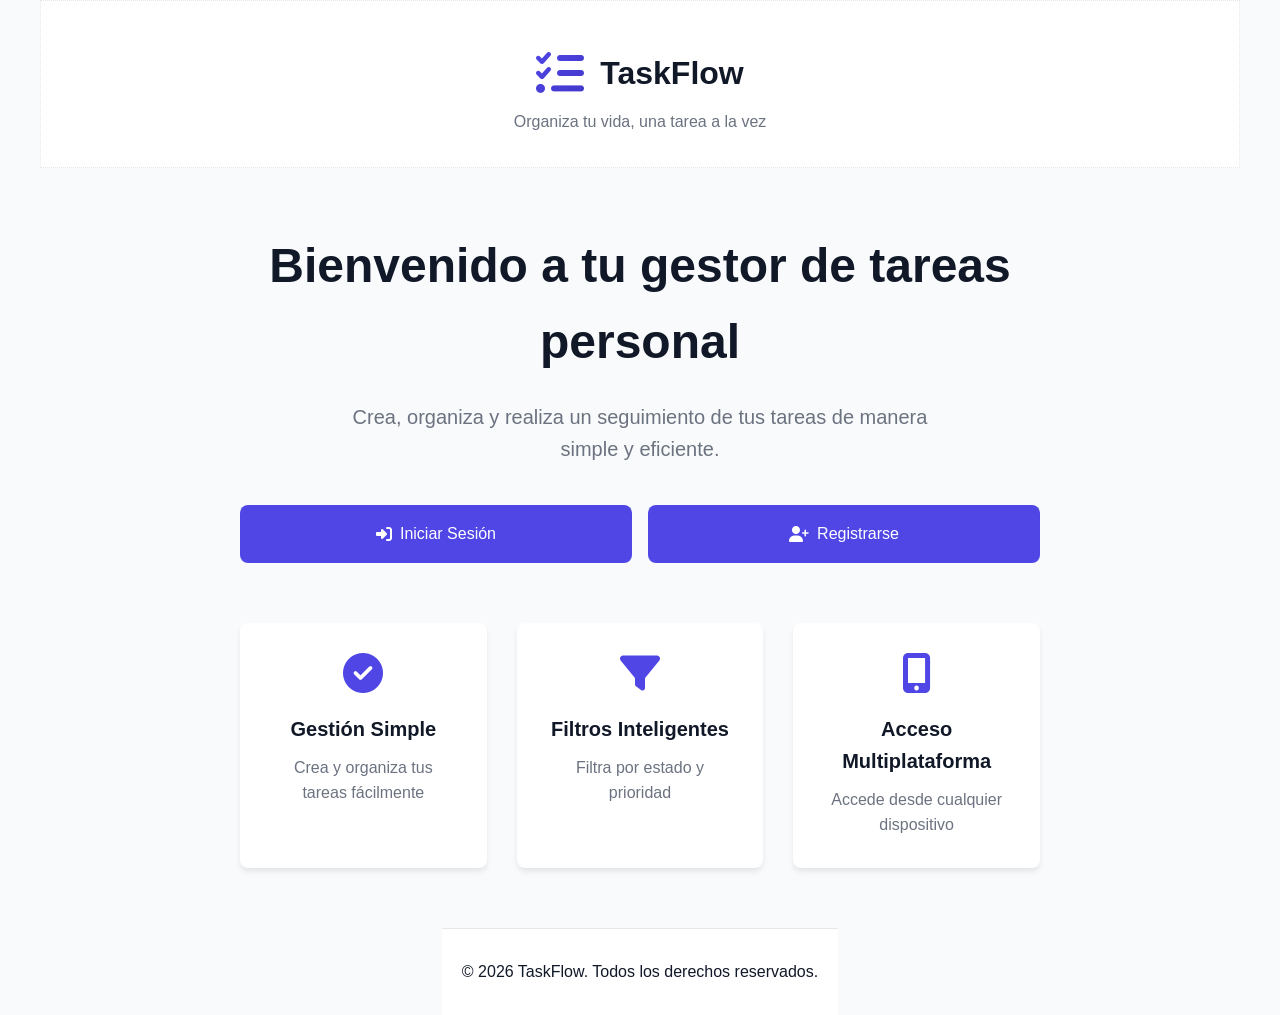
==== index.html @ 3779a7bf "Initial commit" ====
<!DOCTYPE html>
<html lang="es">
<head>
    <meta charset="UTF-8">
    <meta name="viewport" content="width=device-width, initial-scale=1.0">
    <title>TaskFlow - Gestor de Tareas</title>
    <link rel="stylesheet" href="css/styles.css">
    <link rel="stylesheet" href="css/auth.css">
    <link rel="stylesheet" href="https://cdnjs.cloudflare.com/ajax/libs/font-awesome/6.4.0/css/all.min.css">
</head>
<body>
    <div class="app-container-index">
        <header class="main-header">
            <div class="logo">
                <i class="fas fa-tasks"></i>
                <h1>TaskFlow</h1>
            </div>
            <p class="tagline">Organiza tu vida, una tarea a la vez</p>
        </header>

        <main class="landing-main">
            <div class="hero-section">
                <div class="hero-content">
                    <h2>Bienvenido a tu gestor de tareas personal</h2>
                    <p>Crea, organiza y realiza un seguimiento de tus tareas de manera simple y eficiente.</p>
                    
                    <div class="auth-buttons">
                        <a href="pages/auth.html" class="btn btn-primary">
                            <i class="fas fa-sign-in-alt"></i> Iniciar Sesión
                        </a>
                        <a href="pages/register.html" class="btn btn-secondary">
                            <i class="fas fa-user-plus"></i> Registrarse
                        </a>
                    </div>
                    
                    <div class="features">
                        <div class="feature">
                            <i class="fas fa-check-circle"></i>
                            <h3>Gestión Simple</h3>
                            <p>Crea y organiza tus tareas fácilmente</p>
                        </div>
                        <div class="feature">
                            <i class="fas fa-filter"></i>
                            <h3>Filtros Inteligentes</h3>
                            <p>Filtra por estado y prioridad</p>
                        </div>
                        <div class="feature">
                            <i class="fas fa-mobile-alt"></i>
                            <h3>Acceso Multiplataforma</h3>
                            <p>Accede desde cualquier dispositivo</p>
                        </div>
                    </div>
                </div>
            </div>
        </main>

        <footer class="main-footer">
            <p>&copy; 2026 TaskFlow. Todos los derechos reservados.</p>
        </footer>
    </div>
    
    <script type="module" src="./js/auth.js"></script>

    <script>
    // Verificar si ya está autenticado al cargar index
    (async function() {
        const { data: { session } } = await supabaseClient.auth.getSession();
        
        if (session) {
            // Ya está logueado, redirigir a home
            window.location.href = 'pages/home.html';
        } else {
            // No está logueado, mostrar enlace a auth
            const authLink = document.getElementById('auth-link');
            if (authLink) {
                authLink.href = 'pages/auth.html';
            }
        }
    })();
    </script>

</body>
</html>
---- css/styles.css ----
/* Variables CSS */
:root {
    --primary-color: #4f46e5;
    --primary-dark: #4338ca;
    --secondary-color: #6b7280;
    --success-color: #10b981;
    --warning-color: #f59e0b;
    --danger-color: #ef4444;
    --info-color: #3b82f6;
    
    --bg-primary: #ffffff;
    --bg-secondary: #f9fafb;
    --bg-tertiary: #f3f4f6;
    
    --text-primary: #111827;
    --text-secondary: #6b7280;
    --text-tertiary: #9ca3af;
    
    --border-color: #e5e7eb;
    --shadow-sm: 0 1px 2px 0 rgba(0, 0, 0, 0.05);
    --shadow-md: 0 4px 6px -1px rgba(0, 0, 0, 0.1);
    --shadow-lg: 0 10px 15px -3px rgba(0, 0, 0, 0.1);
    
    --border-radius: 8px;
    --transition: all 0.3s ease;
    --font-family: -apple-system, BlinkMacSystemFont, 'Segoe UI', Roboto, sans-serif;
    --spacing-1: 1rem;
    --spacing-2: 1.5rem;
    --spacing-3: 2rem;
    --max-width: 400px;
}

/* Reset y estilos base */
* {
    margin: 0;
    padding: 0;
    box-sizing: border-box;
}

body {
    font-family: -apple-system, BlinkMacSystemFont, 'Segoe UI', Roboto, Oxygen, Ubuntu, sans-serif;
    line-height: 1.6;
    color: var(--text-primary);
    background-color: var(--bg-secondary);
}

/* Utilidades */
.hidden {
    display: none !important;
}


/* ========================================
MAIN HEADER - CENTRADO PROFESIONAL
======================================== */

.app-container-index {
    min-height: 100vh   ;
    display: flex;
    flex-direction: column;
    align-items: center; 
}

.main-header {
    width: 100%;
    max-width: 1200px;   /* ← Límite de ancho para pantallas grandes */
    padding: 48px 24px 32px;
    background: var(--bg-primary);
    border: 1px dotted var(--border-color);
    display: flex;
    flex-direction: column;
    align-items: center; /* ← Centrado horizontal */
    justify-content: center;
    text-align: center;
    gap: 12px;
}

/* Logo centrado */
.main-header .logo {
    display: flex;
    align-items: center;
    justify-content: center;
    gap: 16px;
}

.main-header .logo i {
    font-size: 48px;
    color: var(--primary-color);
    /* Opcional: efecto gradient profesional */
    background: linear-gradient(135deg, var(--primary-color), var(--primary-dark));
    -webkit-background-clip: text;
    -webkit-text-fill-color: transparent;
}

.main-header .logo h1 {
    font-size: 32px;
    font-weight: 700;
    color: var(--text-primary);
    margin: 0;
    line-height: 1.2;
}

/* Tagline centrado */
.main-header .tagline {
    color: var(--text-secondary);
    font-size: 16px;
    margin: 0;
    font-weight: 400;
    max-width: 500px; /* ← Evita que el texto sea muy ancho */
}

/* ========================================
   RESPONSIVE - MÓVILES
   ======================================== */
@media (max-width: 640px) {
    .main-header {
        padding: 32px 16px 24px;
    }
    
    .main-header .logo i {
        font-size: 40px;
    }
    
    .main-header .logo h1 {
        font-size: 26px;
    }
    
    .main-header .tagline {
        font-size: 14px;
    }
}

/* Botones */
.btn {
    display: inline-flex;
    align-items: center;
    justify-content: center;
    gap: 8px;
    padding: 10px 20px;
    border: none;
    border-radius: var(--border-radius);
    font-size: 14px;
    font-weight: 500;
    cursor: pointer;
    transition: var(--transition);
    text-decoration: none;
}

.btn i {
    font-size: 16px;
}

.btn-primary {
    background-color: var(--primary-color);
    color: white;
}

.btn-primary:hover {
    background-color: var(--primary-dark);
    transform: translateY(-1px);
}

.btn-secondary {
    background-color: var(--bg-tertiary);
    color: var(--text-primary);
    border: 1px solid var(--border-color);
}

.btn-secondary:hover {
    background-color: var(--border-color);
}

.btn-danger {
    background-color: var(--danger-color);
    color: white;
}

.btn-danger:hover {
    background-color: #dc2626;
}

.btn-success {
    background-color: var(--success-color);
    color: white;
}

.btn-success:hover {
    background-color: #0da271;
}

.btn-block {
    width: 100%;
}

.btn-google {
    background-color: white;
    color: var(--text-primary);
    border: 1px solid var(--border-color);
}

.btn-google:hover {
    background-color: var(--bg-tertiary);
}

/* Formularios */
.form-group {
    margin-bottom: 20px;
}

.form-group label {
    display: block;
    margin-bottom: 6px;
    font-weight: 500;
    color: var(--text-primary);
}

.form-group input,
.form-group textarea,
.form-group select {
    width: 100%;
    padding: 10px 14px;
    border: 1px solid var(--border-color);
    border-radius: var(--border-radius);
    font-size: 14px;
    transition: var(--transition);
    background-color: var(--bg-primary);
}

.form-group input:focus,
.form-group textarea:focus,
.form-group select:focus {
    outline: none;
    border-color: var(--primary-color);
    box-shadow: 0 0 0 3px rgba(79, 70, 229, 0.1);
}

.form-row {
    display: flex;
    gap: 16px;
    margin-bottom: 20px;
}

.form-row .form-group {
    flex: 1;
    margin-bottom: 0;
}

/* Checkbox personalizado */
.checkbox {
    display: flex;
    align-items: center;
    gap: 8px;
    cursor: pointer;
}

.checkbox input[type="checkbox"] {
    width: 16px;
    height: 16px;
}

.checkbox span {
    font-size: 14px;
    color: var(--text-secondary);
}

/* Mensajes */
.message {
    padding: 12px 16px;
    border-radius: var(--border-radius);
    margin-top: 16px;
    font-size: 14px;
}

.message.success {
    background-color: #d1fae5;
    color: #065f46;
    border: 1px solid #a7f3d0;
}

.message.error {
    background-color: #fee2e2;
    color: #991b1b;
    border: 1px solid #fca5a5;
}

.message.info {
    background-color: #dbeafe;
    color: #1e40af;
    border: 1px solid #93c5fd;
}

/* Loader */
.loader {
    display: inline-block;
    width: 20px;
    height: 20px;
    border: 2px solid var(--border-color);
    border-top-color: var(--primary-color);
    border-radius: 50%;
    animation: spin 1s linear infinite;
}

@keyframes spin {
    to {
        transform: rotate(360deg);
    }
}

/* Animaciones */
.fade-in {
    animation: fadeIn 0.3s ease-in;
}

@keyframes fadeIn {
    from {
        opacity: 0;
        transform: translateY(10px);
    }
    to {
        opacity: 1;
        transform: translateY(0);
    }
}

/* =========================
   Componente: Formulario de Restablecimiento de Contraseña
   Descripción: estilos para reset-password.html incluyendo contenedor,
   tarjeta, inputs, botones y mensajes de éxito/error.
========================= */
.auth-container {
    min-height: 100vh;
    display: flex;
    justify-content: center;
    align-items: center;
    background-color: var(--bg-secondary);
    padding: var(--spacing-2);
}

.auth-card {
    background-color: var(--bg-primary);
    padding: var(--spacing-3);
    border-radius: var(--border-radius);
    box-shadow: var(--shadow-md);
    width: 100%;
    max-width: var(--max-width);
}

.auth-header {
    text-align: center;
    margin-bottom: var(--spacing-2);
}

.auth-header h1 {
   /*  color: var(--primary-color); */
    margin-bottom: var(--spacing-1);
    font-size: 1.8rem;
}

.auth-header p {
    color: var(--text-secondary);
    font-size: 0.95rem;
}

.form-group {
    margin-bottom: var(--spacing-2);
}

.form-group label {
    display: block;
    font-weight: 500;
    color: var(--text-primary);
    margin-bottom: 0.5rem;
}

.form-group input {
    width: 100%;
    padding: var(--spacing-1);
    border-radius: var(--border-radius);
    border: 1px solid var(--border-color);
    font-size: 1rem;
    transition: var(--transition);
}

.form-group input:focus {
    outline: none;
    border-color: var(--primary-color);
    box-shadow: var(--shadow-sm);
}

.btn {
    width: 100%;
    padding: var(--spacing-1);
    background-color: var(--primary-color);
    color: var(--bg-primary);
    border: none;
    border-radius: var(--border-radius);
    font-size: 1rem;
    cursor: pointer;
    transition: var(--transition);
}

.btn:hover {
    background-color: var(--primary-dark);
}

.message {
    margin-top: var(--spacing-2);
    text-align: center;
    font-size: 0.95rem;
}

.message.success {
    color: var(--success-color);
}

.message.error {
    color: var(--danger-color);
}

.back-home {
    display: inline-block;
    margin-bottom: var(--spacing-2);
    color: var(--primary-color);
    text-decoration: none;
    font-size: 0.95rem;
}

.back-home:hover {
    text-decoration: underline;
}
---- css/auth.css ----
/* Estilos específicos para páginas de autenticación */
.auth-container {
    min-height: 100vh;
    display: flex;
    align-items: center;
    justify-content: center;
    padding: 20px;
    background: linear-gradient(135deg, #667eea 0%, #764ba2 100%);
}

.auth-card {
    background: var(--bg-primary);
    border-radius: 16px;
    box-shadow: var(--shadow-lg);
    width: 100%;
    max-width: 480px;
    overflow: hidden;
}

.auth-header {
    padding: 40px 40px 20px;
    text-align: center;
    background: linear-gradient(135deg, var(--primary-color), var(--primary-dark));
    color: white;
}

.auth-header .logo {
    display: flex;
    align-items: center;
    justify-content: center;
    gap: 12px;
    margin-bottom: 20px;
}

.auth-header .logo i {
    font-size: 32px;
}

.auth-header .logo h2 {
    font-size: 24px;
    font-weight: 600;
}

.auth-header h1 {
    font-size: 28px;
    margin-bottom: 8px;
}

.auth-header p {
    color: rgba(255, 255, 255, 0.9);
    font-size: 14px;
}

.back-home {
    position: absolute;
    top: 20px;
    left: 20px;
    color: white;
    text-decoration: none;
    font-size: 14px;
    display: flex;
    align-items: center;
    gap: 6px;
    opacity: 0.9;
}

.back-home:hover {
    opacity: 1;
}

.auth-form {
    padding: 40px;
}

/* Estilos específicos para formularios de auth */
.auth-form .form-group {
    position: relative;
}

.toggle-password {
    position: absolute;
    right: 12px;
    top: 38px;
    background: none;
    border: none;
    color: var(--text-tertiary);
    cursor: pointer;
    padding: 4px;
}

.toggle-password:hover {
    color: var(--text-secondary);
}

.password-hint {
    display: block;
    margin-top: 4px;
    color: var(--text-tertiary);
    font-size: 12px;
}

.form-options {
    display: flex;
    justify-content: space-between;
    align-items: center;
    margin-bottom: 20px;
}

.forgot-password {
    color: var(--primary-color);
    text-decoration: none;
    font-size: 14px;
}

.forgot-password:hover {
    text-decoration: underline;
}

.divider {
    display: flex;
    align-items: center;
    margin: 24px 0;
    color: var(--text-tertiary);
    font-size: 14px;
}

.divider::before,
.divider::after {
    content: '';
    flex: 1;
    height: 1px;
    background: var(--border-color);
}

.divider span {
    padding: 0 16px;
}

.auth-footer {
    text-align: center;
    margin-top: 24px;
    padding-top: 24px;
    border-top: 1px solid var(--border-color);
    color: var(--text-secondary);
    font-size: 14px;
}

.auth-footer a {
    color: var(--primary-color);
    text-decoration: none;
    font-weight: 500;
}

.auth-footer a:hover {
    text-decoration: underline;
}

/* Landing page styles */
.landing-main {
    flex: 1;
    padding: 60px 20px;
}

.hero-section {
    max-width: 800px;
    margin: 0 auto;
    text-align: center;
}

.hero-content h2 {
    font-size: 48px;
    margin-bottom: 20px;
    color: var(--text-primary);
}

.hero-content > p {
    font-size: 20px;
    color: var(--text-secondary);
    margin-bottom: 40px;
    max-width: 600px;
    margin-left: auto;
    margin-right: auto;
}

.auth-buttons {
    display: flex;
    gap: 16px;
    justify-content: center;
    margin-bottom: 60px;
}

.features {
    display: grid;
    grid-template-columns: repeat(auto-fit, minmax(200px, 1fr));
    gap: 30px;
    margin-top: 60px;
}

.feature {
    padding: 30px;
    background: var(--bg-primary);
    border-radius: var(--border-radius);
    box-shadow: var(--shadow-md);
    transition: var(--transition);
}

.feature:hover {
    transform: translateY(-5px);
    box-shadow: var(--shadow-lg);
}

.feature i {
    font-size: 40px;
    color: var(--primary-color);
    margin-bottom: 20px;
}

.feature h3 {
    font-size: 20px;
    margin-bottom: 10px;
    color: var(--text-primary);
}

.feature p {
    color: var(--text-secondary);
}

.main-footer {
    text-align: center;
    padding: 30px 20px;
    background: var(--bg-primary);
    border-top: 1px solid var(--border-color);
}

.footer-links {
    display: flex;
    justify-content: center;
    gap: 24px;
    margin-top: 16px;
}

.footer-links a {
    color: var(--text-secondary);
    text-decoration: none;
    display: flex;
    align-items: center;
    gap: 6px;
}

.footer-links a:hover {
    color: var(--primary-color);
}

/* Responsive */
@media (max-width: 640px) {
    .auth-card {
        margin: 20px;
        max-width: 100%;
    }
    
    .auth-header,
    .auth-form {
        padding: 30px 24px;
    }
    
    .hero-content h2 {
        font-size: 32px;
    }
    
    .hero-content > p {
        font-size: 18px;
    }
    
    .auth-buttons {
        flex-direction: column;
        align-items: center;
    }
    
    .auth-buttons .btn {
        width: 100%;
        max-width: 300px;
    }
    
    .features {
        grid-template-columns: 1fr;
    }
}

/* =========================================
   COMPONENTE: Email no confirmado
   Mensaje informativo dentro del login
========================================= */

#emailNotConfirmedMessage {
  margin-top: 15px;
  padding: 14px;
  border-radius: 8px;

  background-color: #fff3cd;      /* Amarillo suave */
  border: 1px solid #ffeeba;

  font-size: 14px;
  color: #856404;

  animation: fadeIn 0.25s ease-in-out;
}

#emailNotConfirmedMessage p {
  margin: 0 0 10px 0;
  font-weight: 500;
}

#resendEmailBtn {
  width: 100%;
  padding: 8px;
  border-radius: 6px;
  border: none;

  background-color: #ffb703;
  color: #000;

  font-weight: 600;
  cursor: pointer;
  transition: all 0.2s ease;
}

#resendEmailBtn:hover {
  background-color: #f4a300;
}

#resendEmailBtn:active {
  transform: scale(0.98);
}

/* Animación suave */
@keyframes fadeIn {
  from {
    opacity: 0;
    transform: translateY(-4px);
  }
  to {
    opacity: 1;
    transform: translateY(0);
  }
}
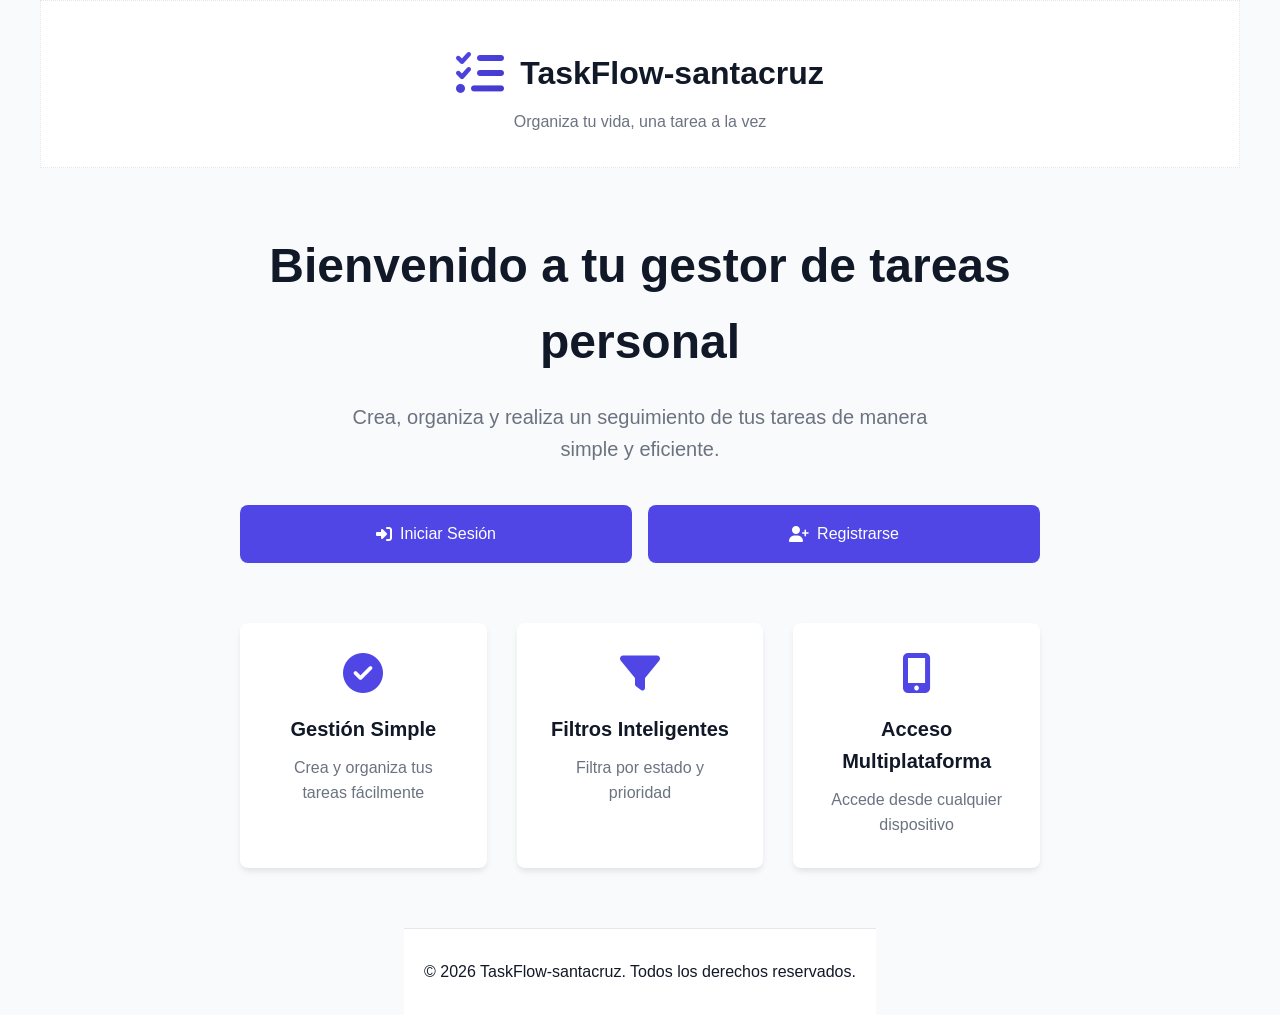
==== commit c11b46d9: "Actualizar proyecto para despliegue: agregar SEO, favicons, carpeta assets y renombrar páginas a tas" ====
--- a/index.html
+++ b/index.html
@@ -1,19 +1,97 @@
 <!DOCTYPE html>
 <html lang="es">
 <head>
+    <!-- Configuración básica -->
     <meta charset="UTF-8">
     <meta name="viewport" content="width=device-width, initial-scale=1.0">
-    <title>TaskFlow - Gestor de Tareas</title>
+
+    <!-- 🔹 Título SEO optimizado -->
+    <title>TaskFlow | Gestor de Tareas Profesional - José Santacruz</title>
+
+    <!-- 🔹 Descripción para Google (max 155-160 caracteres) -->
+    <meta name="description" content="TaskFlow: organiza tus tareas, gestiona proyectos y mejora tu productividad con una interfaz intuitiva y eficiente.">
+
+    <!-- 🔹 Palabras clave estratégicas -->
+    <meta name="keywords" content="gestor de tareas, task manager, productividad, organización, kanban, proyectos, herramientas web">
+
+    <!-- 🔹 Autor y derechos -->
+    <meta name="author" content="José Alberto Santacruz">
+    <meta name="copyright" content="© 2026 José Santacruz">
+
+    <!-- 🔹 Robots SEO -->
+    <meta name="robots" content="index, follow">
+
+    <!-- 🔹 Canonical URL (evita contenido duplicado) -->
+    <link rel="canonical" href="https://taskflow-santacruz.vercel.app">
+
+    <!-- 🔹 Open Graph / Facebook -->
+    <meta property="og:title" content="TaskFlow | Gestor de Tareas Profesional">
+    <meta property="og:description" content="Organiza tus tareas y proyectos fácilmente con TaskFlow. Productividad sin complicaciones.">
+    <meta property="og:type" content="website">
+    <meta property="og:url" content="https://taskflow-santacruz.vercel.app">
+    <meta property="og:image" content="https://taskflow-santacruz.vercel.app/assets/img/preview.png">
+    <meta property="og:image:width" content="1200">
+    <meta property="og:image:height" content="630">
+    <meta property="og:locale" content="es_ES">
+    <meta property="og:site_name" content="TaskFlow">
+
+    <!-- 🔹 Twitter Card -->
+    <meta name="twitter:card" content="summary_large_image">
+    <meta name="twitter:title" content="TaskFlow | Gestor de Tareas Profesional">
+    <meta name="twitter:description" content="Organiza tus tareas y mejora tu productividad con TaskFlow.">
+    <meta name="twitter:image" content="https://taskflow-santacruz.vercel.app/assets/img/preview.png">
+    <meta name="twitter:creator" content="@tu_usuario"> <!-- Opcional -->
+
+    <!-- 🔹 Favicon (múltiples formatos para compatibilidad) -->
+    <link rel="icon" type="image/png" href="/assets/icons/favicon-96x96.png" sizes="96x96">
+    <link rel="icon" type="image/svg+xml" href="/assets/icons/favicon.svg">
+    <link rel="shortcut icon" href="/assets/icons/favicon.ico">
+
+    <link rel="apple-touch-icon" sizes="180x180" href="/assets/icons/apple-touch-icon.png">
+
+    <link rel="icon" type="image/png" sizes="192x192" href="/assets/icons/web-app-manifest-192x192.png">
+    <link rel="icon" type="image/png" sizes="512x512" href="/assets/icons/web-app-manifest-512x512.png">
+
+    <link rel="manifest" href="/assets/icons/site.webmanifest">
+
+
+    <!-- 🔹 CSS -->
     <link rel="stylesheet" href="css/styles.css">
     <link rel="stylesheet" href="css/auth.css">
-    <link rel="stylesheet" href="https://cdnjs.cloudflare.com/ajax/libs/font-awesome/6.4.0/css/all.min.css">
+
+    <!-- 🔹 Iconos (CDN con integridad para seguridad) -->
+    <link rel="stylesheet" 
+        href="https://cdnjs.cloudflare.com/ajax/libs/font-awesome/6.4.0/css/all.min.css"
+        integrity="sha512-iecdLmaskl7CVkqkXNQ/ZH/XLlvWZOJyj7Yy7tcenmpD1ypASozpmT/E0iPtmFIB46ZmdtAc9eNBvH0H/ZpiBw=="
+        crossorigin="anonymous" 
+        referrerpolicy="no-referrer">
+
+    <!-- 🔹 Schema.org Structured Data (mejora rich snippets en Google) -->
+    <script type="application/ld+json">
+    {
+    "@context": "https://schema.org",
+    "@type": "WebApplication",
+    "name": "TaskFlow",
+    "alternateName": "TaskFlow - Gestor de Tareas",
+    "author": {
+    "@type": "Person",
+    "name": "José Santacruz"
+    },
+    "description": "Aplicación web para organizar tareas, gestionar proyectos y mejorar la productividad.",
+    "applicationCategory": "ProductivityApplication",
+    "operatingSystem": "Any",
+    "browserRequirements": "Requires JavaScript",
+    "url": "https://taskflow-santacruz.vercel.app",
+    "image": "https://taskflow-santacruz.vercel.app/img/preview.png"
+    }
+    </script>
 </head>
 <body>
     <div class="app-container-index">
         <header class="main-header">
             <div class="logo">
                 <i class="fas fa-tasks"></i>
-                <h1>TaskFlow</h1>
+                <h1>TaskFlow-santacruz</h1>
             </div>
             <p class="tagline">Organiza tu vida, una tarea a la vez</p>
         </header>
@@ -55,7 +133,7 @@
         </main>
 
         <footer class="main-footer">
-            <p>&copy; 2026 TaskFlow. Todos los derechos reservados.</p>
+            <p>&copy; 2026 TaskFlow-santacruz. Todos los derechos reservados.</p>
         </footer>
     </div>
     
